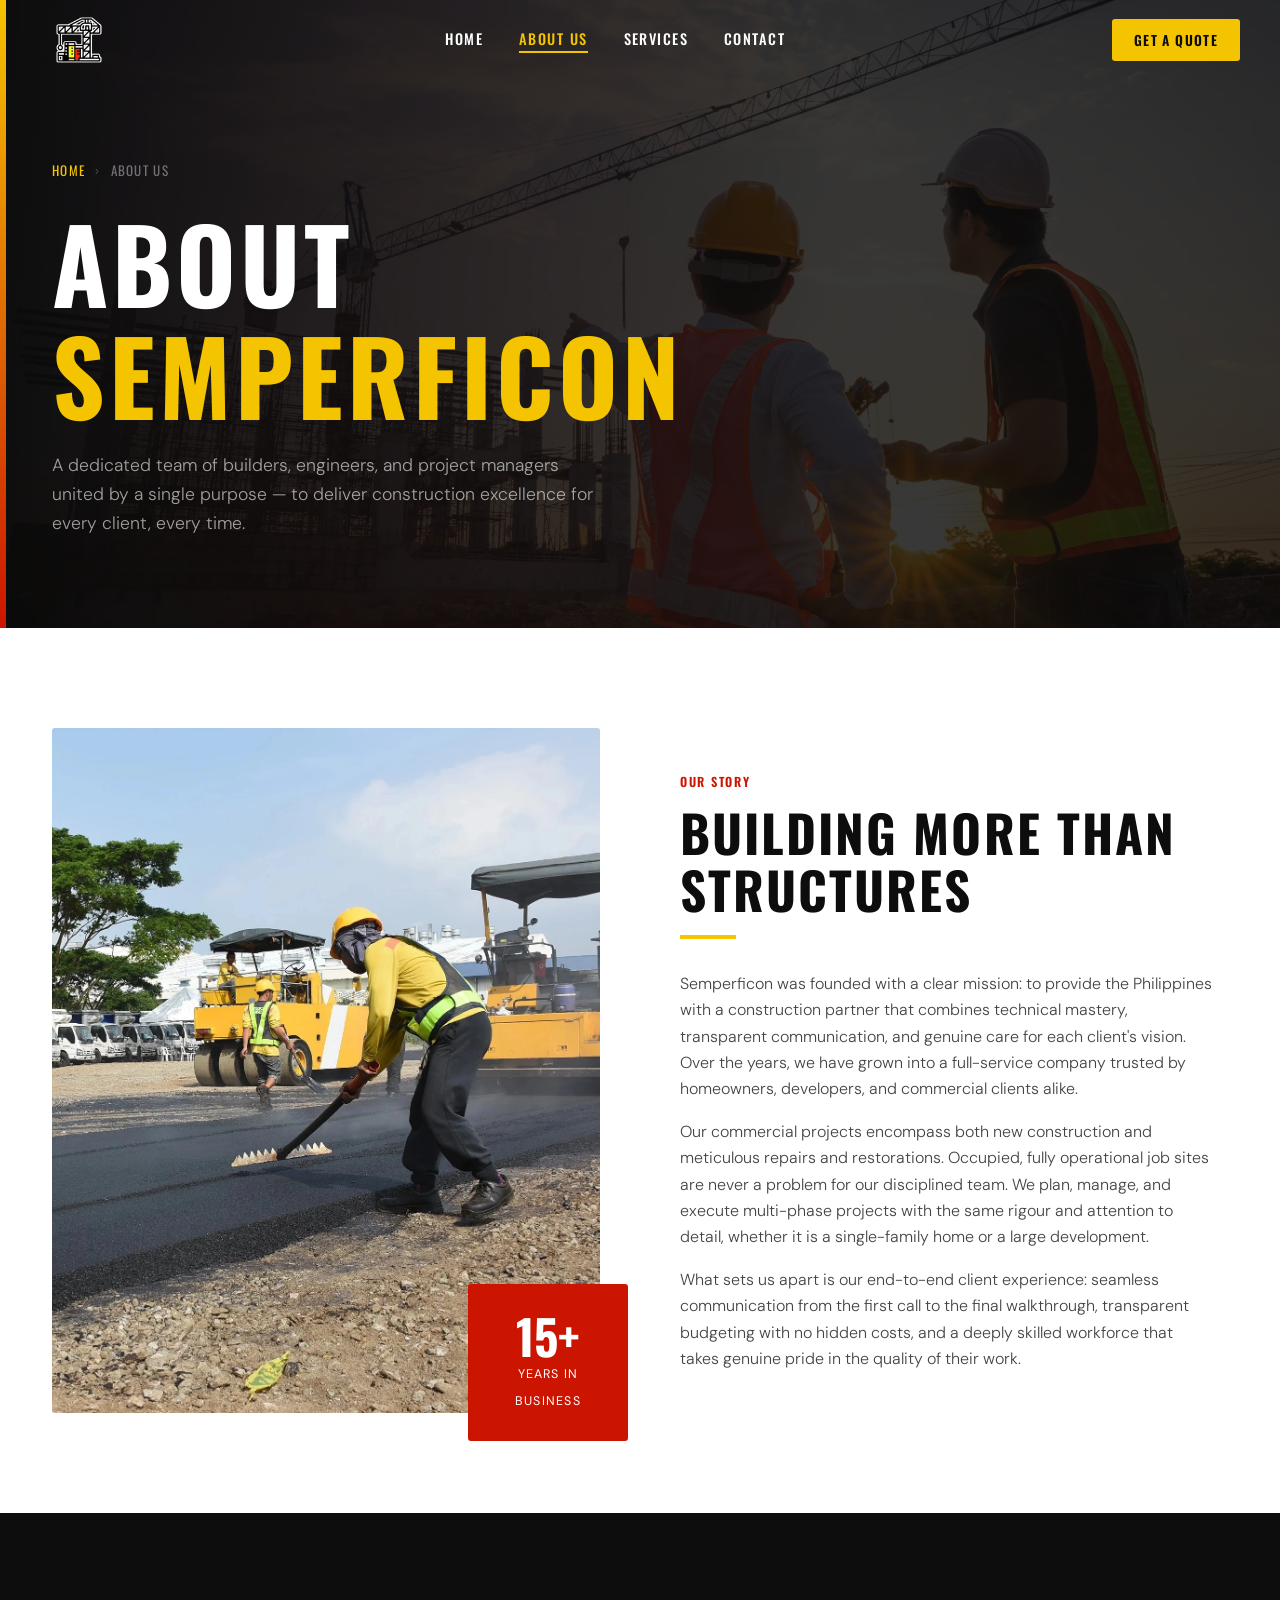
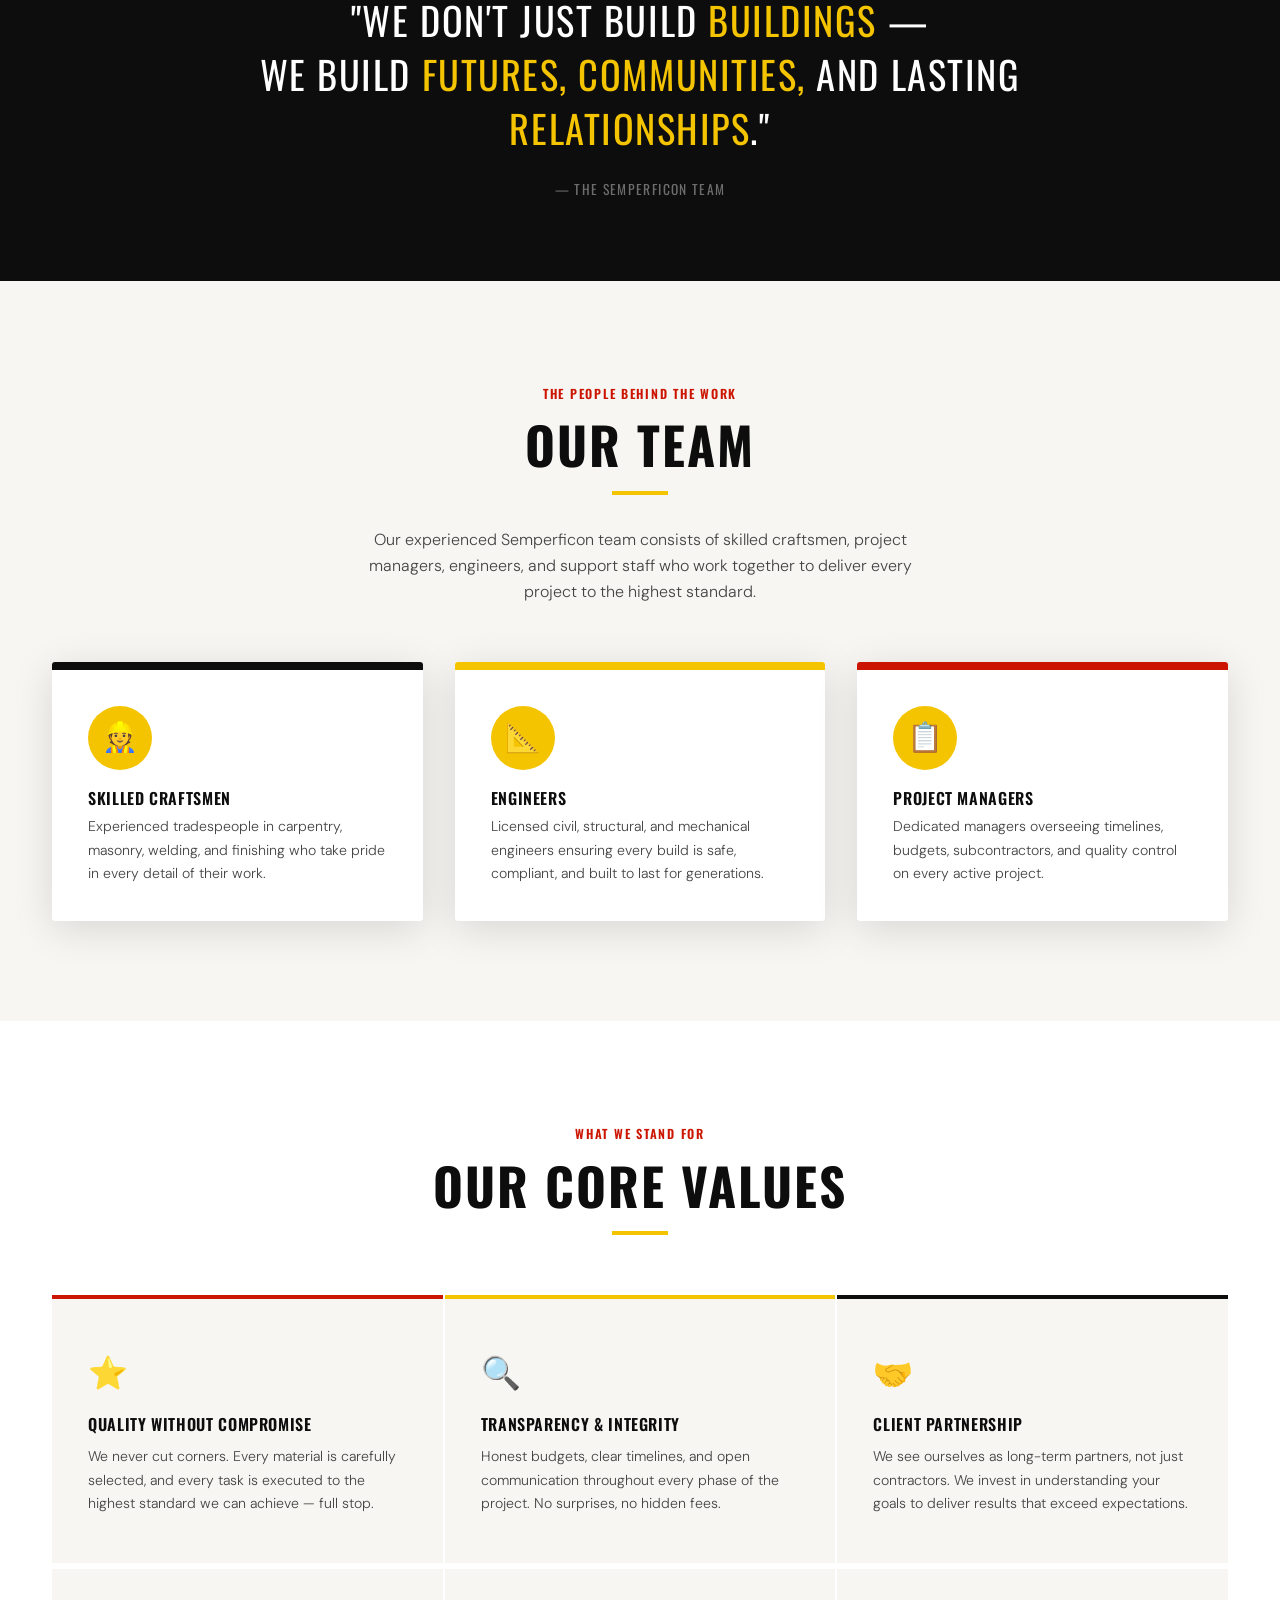
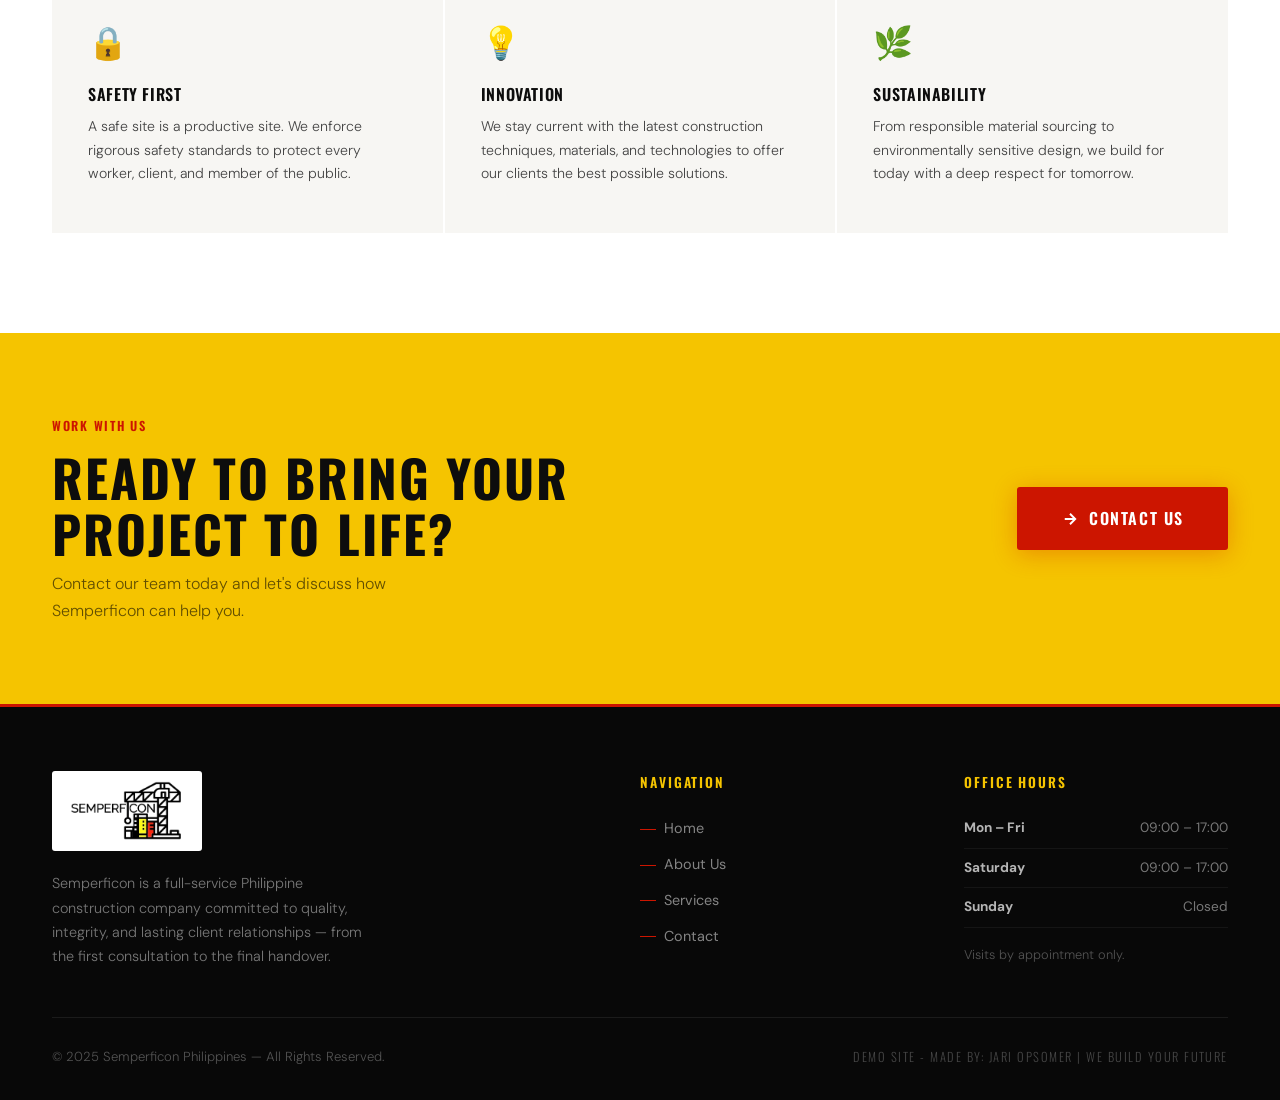
==== about.html @ f9b581bf "update" ====
<!DOCTYPE html>
<html lang="en">
<head>
  <meta charset="UTF-8" />
  <meta name="viewport" content="width=device-width, initial-scale=1.0" />
  <title>About Us — Semperficon Philippines</title>
  <meta name="description" content="Learn about Semperficon — our story, our team, our values, and our commitment to construction excellence in the Philippines." />
    <link rel="icon" type="image/x-icon" href="assets/logo-small-black.png">
    <link rel="stylesheet" href="css/style.css" />
</head>
<body>

  <!-- ═══════════════════════════════════════════════════════
       NAVIGATION
  ════════════════════════════════════════════════════════ -->
  <nav class="nav scrolled" id="nav">
    <div class="nav__inner">
      <a href="index.html" class="nav__logo-wrap" aria-label="Semperficon Home">
        <img src="assets/logo.png" alt="Semperficon Logo" class="nav__logo" />
      </a>
      <ul class="nav__links">
        <li><a href="index.html"    class="nav__link">Home</a></li>
        <li><a href="about.html"    class="nav__link active">About Us</a></li>
        <li><a href="services.html" class="nav__link">Services</a></li>
        <li><a href="contact.html"  class="nav__link">Contact</a></li>
      </ul>
      <a href="contact.html" class="nav__cta">Get a Quote</a>
      <button class="nav__hamburger" aria-label="Toggle menu">
        <span></span><span></span><span></span>
      </button>
    </div>
  </nav>

  <div class="nav__mobile">
    <a href="index.html"    class="nav__link">Home</a>
    <a href="about.html"    class="nav__link active">About Us</a>
    <a href="services.html" class="nav__link">Services</a>
    <a href="contact.html"  class="nav__link">Contact</a>
    <a href="contact.html"  class="nav__cta">Get a Quote</a>
  </div>

  <!-- ═══════════════════════════════════════════════════════
       PAGE HERO
  ════════════════════════════════════════════════════════ -->
  <section class="page-hero">
    <div class="page-hero__bg" style="background-image: url('assets/about-us.webp?w=1400&q=80');"></div>
    <div class="page-hero__accent"></div>
    <div class="container page-hero__content">
      <nav class="breadcrumb" aria-label="Breadcrumb">
        <a href="index.html">Home</a>
        <span class="breadcrumb__sep">›</span>
        <span>About Us</span>
      </nav>
      <h1>About<br /><span style="color:var(--yellow);">Semperficon</span></h1>
      <p>A dedicated team of builders, engineers, and project managers united by a single purpose — to deliver construction excellence for every client, every time.</p>
    </div>
  </section>

  <!-- ═══════════════════════════════════════════════════════
       MISSION & STORY
  ════════════════════════════════════════════════════════ -->
  <section class="section">
    <div class="container">
      <div class="about-intro">
        <div class="about-intro__img-wrap fade-up">
          <img
            src="assets/our-story.webp?w=700&q=80"
            alt="Semperficon team at work"
            class="about-intro__img"
          />
          <div class="about-intro__badge">
            <strong>15+</strong>
            <span>Years in Business</span>
          </div>
        </div>
        <div class="about-intro__content fade-up fade-up-delay-2">
          <span class="label">Our Story</span>
          <h2>Building More Than Structures</h2>
          <div class="divider"></div>
          <p>
            Semperficon was founded with a clear mission: to provide the Philippines with a
            construction partner that combines technical mastery, transparent communication,
            and genuine care for each client's vision. Over the years, we have grown into a
            full-service company trusted by homeowners, developers, and commercial clients alike.
          </p>
          <p style="margin-top:16px;">
            Our commercial projects encompass both new construction and meticulous
            repairs and restorations. Occupied, fully operational job sites are never a problem
            for our disciplined team. We plan, manage, and execute multi-phase projects with
            the same rigour and attention to detail, whether it is a single-family home or a
            large development.
          </p>
          <p style="margin-top:16px;">
            What sets us apart is our end-to-end client experience: seamless communication
            from the first call to the final walkthrough, transparent budgeting with no hidden
            costs, and a deeply skilled workforce that takes genuine pride in the quality of
            their work.
          </p>
        </div>
      </div>
    </div>
  </section>

  <!-- ═══════════════════════════════════════════════════════
       QUOTE
  ════════════════════════════════════════════════════════ -->
  <section class="team-quote">
    <div class="container">
      <blockquote class="fade-up">
        <p>
          "We don't just build <em>buildings</em> —<br />
          we build <em>futures, communities,</em> and lasting <em>relationships</em>."
        </p>
        <cite>— The Semperficon Team</cite>
      </blockquote>
    </div>
  </section>

  <!-- ═══════════════════════════════════════════════════════
       OUR TEAM
  ════════════════════════════════════════════════════════ -->
  <section class="section bg-off">
    <div class="container">
      <div class="text-center fade-up" style="margin-bottom:56px;">
        <span class="label">The People Behind the Work</span>
        <h2>Our Team</h2>
        <div class="divider divider--center"></div>
        <p style="max-width:580px; margin:0 auto;">
          Our experienced Semperficon team consists of skilled craftsmen, project managers,
          engineers, and support staff who work together to deliver every project to the
          highest standard.
        </p>
      </div>

      <div style="display:grid; grid-template-columns: repeat(auto-fit, minmax(280px, 1fr)); gap:32px;">

        <div class="fade-up fade-up-delay-1" style="background:var(--white); border-radius:var(--radius); overflow:hidden; box-shadow:var(--shadow);">
          <div style="background:var(--black); height:8px;"></div>
          <div style="padding:36px;">
            <div style="width:64px;height:64px;border-radius:50%;background:var(--yellow);display:flex;align-items:center;justify-content:center;font-size:1.8rem;margin-bottom:20px;">👷</div>
            <h4 style="font-size:1rem;margin-bottom:8px;">Skilled Craftsmen</h4>
            <p style="font-size:0.88rem;">Experienced tradespeople in carpentry, masonry, welding, and finishing who take pride in every detail of their work.</p>
          </div>
        </div>

        <div class="fade-up fade-up-delay-2" style="background:var(--white); border-radius:var(--radius); overflow:hidden; box-shadow:var(--shadow);">
          <div style="background:var(--yellow); height:8px;"></div>
          <div style="padding:36px;">
            <div style="width:64px;height:64px;border-radius:50%;background:var(--yellow);display:flex;align-items:center;justify-content:center;font-size:1.8rem;margin-bottom:20px;">📐</div>
            <h4 style="font-size:1rem;margin-bottom:8px;">Engineers</h4>
            <p style="font-size:0.88rem;">Licensed civil, structural, and mechanical engineers ensuring every build is safe, compliant, and built to last for generations.</p>
          </div>
        </div>

        <div class="fade-up fade-up-delay-3" style="background:var(--white); border-radius:var(--radius); overflow:hidden; box-shadow:var(--shadow);">
          <div style="background:var(--red); height:8px;"></div>
          <div style="padding:36px;">
            <div style="width:64px;height:64px;border-radius:50%;background:var(--yellow);display:flex;align-items:center;justify-content:center;font-size:1.8rem;margin-bottom:20px;">📋</div>
            <h4 style="font-size:1rem;margin-bottom:8px;">Project Managers</h4>
            <p style="font-size:0.88rem;">Dedicated managers overseeing timelines, budgets, subcontractors, and quality control on every active project.</p>
          </div>
        </div>

<!--        <div class="fade-up fade-up-delay-4" style="background:var(&#45;&#45;white); border-radius:var(&#45;&#45;radius); overflow:hidden; box-shadow:var(&#45;&#45;shadow);">-->
<!--          <div style="background:var(&#45;&#45;black); height:8px;"></div>-->
<!--          <div style="padding:36px;">-->
<!--            <div style="width:64px;height:64px;border-radius:50%;background:var(&#45;&#45;yellow);display:flex;align-items:center;justify-content:center;font-size:1.8rem;margin-bottom:20px;">🤝</div>-->
<!--            <h4 style="font-size:1rem;margin-bottom:8px;">Support Staff</h4>-->
<!--            <p style="font-size:0.88rem;">A responsive administrative and client-relations team ensuring your questions are answered and your experience is smooth from start to finish.</p>-->
<!--          </div>-->
<!--        </div>-->

      </div>
    </div>
  </section>

  <!-- ═══════════════════════════════════════════════════════
       VALUES
  ════════════════════════════════════════════════════════ -->
  <section class="section">
    <div class="container">
      <div class="text-center fade-up" style="margin-bottom:0;">
        <span class="label">What We Stand For</span>
        <h2>Our Core Values</h2>
        <div class="divider divider--center"></div>
      </div>
      <div class="values-grid">
        <div class="value-card value-card--red fade-up fade-up-delay-1">
          <div class="value-card__icon">⭐</div>
          <h4>Quality Without Compromise</h4>
          <p>We never cut corners. Every material is carefully selected, and every task is executed to the highest standard we can achieve — full stop.</p>
        </div>
        <div class="value-card fade-up fade-up-delay-2" style="border-top-color:var(--yellow);">
          <div class="value-card__icon">🔍</div>
          <h4>Transparency & Integrity</h4>
          <p>Honest budgets, clear timelines, and open communication throughout every phase of the project. No surprises, no hidden fees.</p>
        </div>
        <div class="value-card fade-up fade-up-delay-3" style="border-top-color:var(--black);">
          <div class="value-card__icon">🤝</div>
          <h4>Client Partnership</h4>
          <p>We see ourselves as long-term partners, not just contractors. We invest in understanding your goals to deliver results that exceed expectations.</p>
        </div>
        <div class="value-card fade-up fade-up-delay-1" style="border-top-color:var(--white);">
          <div class="value-card__icon">🔒</div>
          <h4>Safety First</h4>
          <p>A safe site is a productive site. We enforce rigorous safety standards to protect every worker, client, and member of the public.</p>
        </div>
        <div class="value-card fade-up fade-up-delay-2" style="border-top-color:var(--white);">
          <div class="value-card__icon">💡</div>
          <h4>Innovation</h4>
          <p>We stay current with the latest construction techniques, materials, and technologies to offer our clients the best possible solutions.</p>
        </div>
        <div class="value-card fade-up fade-up-delay-3" style="border-top-color:var(--white);">
          <div class="value-card__icon">🌿</div>
          <h4>Sustainability</h4>
          <p>From responsible material sourcing to environmentally sensitive design, we build for today with a deep respect for tomorrow.</p>
        </div>
      </div>
    </div>
  </section>

  <!-- ═══════════════════════════════════════════════════════
       CTA
  ════════════════════════════════════════════════════════ -->
  <section class="cta-banner">
    <div class="container cta-banner__inner">
      <div class="fade-up">
        <span class="label" style="color:var(--red);">Work With Us</span>
        <h2>Ready to Bring Your<br />Project to Life?</h2>
        <p>Contact our team today and let's discuss how Semperficon can help you.</p>
      </div>
      <div class="fade-up fade-up-delay-2">
        <a href="contact.html" class="btn btn--red" style="font-size:1rem; padding:18px 44px;">
          <svg width="18" height="18" viewBox="0 0 24 24" fill="none" stroke="currentColor" stroke-width="2.5"><path d="M5 12h14M12 5l7 7-7 7"/></svg>
          Contact Us
        </a>
      </div>
    </div>
  </section>

  <!-- ═══════════════════════════════════════════════════════
       FOOTER
  ════════════════════════════════════════════════════════ -->
  <footer class="footer">
    <div class="container">
      <div class="footer__main">
        <div>
          <div class="footer__logo-wrap">
            <img src="assets/logo-big-white.png" alt="Semperficon" class="footer__logo" />
          </div>
          <p class="footer__desc">
            Semperficon is a full-service Philippine construction company committed to quality,
            integrity, and lasting client relationships — from the first consultation to the
            final handover.
          </p>
        </div>
        <div>
          <div class="footer__heading">Navigation</div>
          <ul class="footer__links">
            <li><a href="index.html">Home</a></li>
            <li><a href="about.html">About Us</a></li>
            <li><a href="services.html">Services</a></li>
            <li><a href="contact.html">Contact</a></li>
          </ul>
        </div>
        <div>
          <div class="footer__heading">Office Hours</div>
          <div class="footer__hours">
            <div class="footer__hour-row"><strong>Mon – Fri</strong><span>09:00 – 17:00</span></div>
            <div class="footer__hour-row"><strong>Saturday</strong><span>09:00 – 17:00</span></div>
            <div class="footer__hour-row"><strong>Sunday</strong><span class="closed">Closed</span></div>
          </div>
          <p style="margin-top:16px; font-size:0.8rem; color:rgba(255,255,255,.3);">Visits by appointment only.</p>
        </div>
      </div>
      <div class="footer__bottom">
        <p class="footer__copy">© 2025 Semperficon Philippines — All Rights Reserved.</p>
        <p class="footer__tagline">Demo Site - Made By: Jari Opsomer | We Build Your Future</p>
      </div>
    </div>
  </footer>

  <script src="js/script.js"></script>
</body>
</html>
---- css/style.css ----
/* ============================================================
   SEMPERFICON v4 — Global Stylesheet
   Color palette: Black · Yellow · Red
   ============================================================ */

@import url('https://fonts.googleapis.com/css2?family=Oswald:wght@400;500;600;700&family=DM+Sans:ital,wght@0,300;0,400;0,500;0,600;1,400&display=swap');

/* ── CSS Variables ─────────────────────────────────────────── */
:root {
  --black:      #0d0d0d;
  --black-soft: #1a1a1a;
  --yellow:     #f5c400;
  --yellow-dk:  #d4a800;
  --red:        #cc1500;
  --red-dk:     #aa1100;
  --white:      #ffffff;
  --off-white:  #f7f6f3;
  --gray-lt:    #ebebeb;
  --gray:       #888888;
  --gray-dk:    #444444;

  --font-head: 'Oswald', sans-serif;
  --font-body: 'DM Sans', sans-serif;

  --nav-h: 80px;
  --radius: 3px;
  --transition: 0.28s ease;
  --shadow: 0 8px 40px rgba(0,0,0,.13);
  --shadow-lg: 0 20px 60px rgba(0,0,0,.18);
}

/* ── Reset & Base ──────────────────────────────────────────── */
*, *::before, *::after { box-sizing: border-box; margin: 0; padding: 0; }
html { scroll-behavior: smooth; font-size: 16px; }
body {
  font-family: var(--font-body);
  color: var(--black);
  background: var(--white);
  line-height: 1.65;
  overflow-x: hidden;
}
img { display: block; max-width: 100%; }
a { color: inherit; text-decoration: none; }
ul { list-style: none; }
button { cursor: pointer; border: none; background: none; font-family: inherit; }

/* ── Typography ────────────────────────────────────────────── */
h1, h2, h3, h4, h5 {
  font-family: var(--font-head);
  text-transform: uppercase;
  letter-spacing: 0.04em;
  line-height: 1.1;
}
h1 { font-size: clamp(3rem, 8vw, 7rem); font-weight: 700; }
h2 { font-size: clamp(2rem, 4vw, 3.2rem); font-weight: 700; }
h3 { font-size: clamp(1.4rem, 2.5vw, 2rem); font-weight: 600; }
h4 { font-size: 1.15rem; font-weight: 600; }
p  { font-size: 1rem; font-weight: 300; color: var(--gray-dk); }

/* ── Utility ───────────────────────────────────────────────── */
.container {
  width: 100%;
  max-width: 1240px;
  margin: 0 auto;
  padding: 0 32px;
}
.section { padding: 100px 0; }
.section--sm { padding: 60px 0; }
.section--lg { padding: 140px 0; }
.bg-black   { background: var(--black); }
.bg-yellow  { background: var(--yellow); }
.bg-off     { background: var(--off-white); }
.text-white { color: var(--white) !important; }
.text-yellow{ color: var(--yellow) !important; }
.text-red   { color: var(--red) !important; }
.text-center{ text-align: center; }
.label {
  display: inline-block;
  font-family: var(--font-head);
  font-size: 0.78rem;
  font-weight: 600;
  letter-spacing: 0.14em;
  text-transform: uppercase;
  color: var(--red);
  margin-bottom: 12px;
}
.label--yellow { color: var(--yellow); }
.label--white  { color: rgba(255,255,255,.55); }
.divider {
  width: 56px;
  height: 4px;
  background: var(--yellow);
  display: block;
  margin: 18px 0 32px;
}
.divider--red   { background: var(--red); }
.divider--white { background: rgba(255,255,255,.35); }
.divider--center { margin-left: auto; margin-right: auto; }

/* ── Buttons ───────────────────────────────────────────────── */
.btn {
  display: inline-flex;
  align-items: center;
  gap: 10px;
  font-family: var(--font-head);
  font-size: 0.95rem;
  font-weight: 600;
  letter-spacing: 0.1em;
  text-transform: uppercase;
  padding: 14px 34px;
  border-radius: var(--radius);
  transition: transform var(--transition), box-shadow var(--transition), background var(--transition), color var(--transition);
}
.btn:hover { transform: translateY(-2px); }
.btn--yellow {
  background: var(--yellow);
  color: var(--black);
  box-shadow: 0 4px 24px rgba(245,196,0,.35);
}
.btn--yellow:hover {
  background: var(--yellow-dk);
  box-shadow: 0 8px 32px rgba(245,196,0,.5);
}
.btn--red {
  background: var(--red);
  color: var(--white);
  box-shadow: 0 4px 24px rgba(204,21,0,.3);
}
.btn--red:hover {
  background: var(--red-dk);
  box-shadow: 0 8px 32px rgba(204,21,0,.45);
}
.btn--outline {
  background: transparent;
  color: var(--white);
  border: 2px solid rgba(255,255,255,.5);
}
.btn--outline:hover {
  border-color: var(--yellow);
  color: var(--yellow);
}
.btn--outline-dark {
  background: transparent;
  color: var(--black);
  border: 2px solid var(--black);
}
.btn--outline-dark:hover {
  background: var(--black);
  color: var(--white);
}
.btn svg { flex-shrink: 0; }

/* ── Navigation ────────────────────────────────────────────── */
.nav {
  position: fixed;
  top: 0; left: 0; right: 0;
  z-index: 1000;
  height: var(--nav-h);
  transition: background var(--transition), box-shadow var(--transition), height var(--transition);
}
.nav.scrolled {
  background: var(--white);
  box-shadow: 0 2px 24px rgba(0,0,0,.1);
  height: 68px;
}
/*.nav.scrolled .nav__logo-wrap { background: var(--white); }*/

.nav__inner {
  display: flex;
  align-items: center;
  justify-content: space-between;
  height: 100%;
  padding: 0 40px;
}
.nav__logo-wrap {
  /*background: var(--white);*/
  padding: 8px 16px;
  border-radius: var(--radius);
  display: flex;
  align-items: center;
  transition: background var(--transition);
}
.nav__logo {
  height: 46px;
  width: auto;
}
.nav__links {
  display: flex;
  align-items: center;
  gap: 36px;
}
.nav__link {
  font-family: var(--font-head);
  font-size: 0.9rem;
  font-weight: 500;
  letter-spacing: 0.1em;
  text-transform: uppercase;
  color: var(--white);
  position: relative;
  transition: color var(--transition);
}
.nav__link::after {
  content: '';
  position: absolute;
  bottom: -4px; left: 0;
  width: 0; height: 2px;
  background: var(--yellow);
  transition: width var(--transition);
}
.nav__link:hover, .nav__link.active { color: var(--yellow); }
.nav__link:hover::after, .nav__link.active::after { width: 100%; }
.nav.scrolled .nav__link { color: var(--black); }
.nav.scrolled .nav__link:hover,
.nav.scrolled .nav__link.active { color: var(--red); }
.nav.scrolled .nav__link::after { background: var(--red); }

.nav__cta {
  font-family: var(--font-head);
  font-size: 0.85rem;
  font-weight: 600;
  letter-spacing: 0.1em;
  text-transform: uppercase;
  background: var(--yellow);
  color: var(--black);
  padding: 10px 22px;
  border-radius: var(--radius);
  transition: background var(--transition), transform var(--transition);
}
.nav__cta:hover { background: var(--yellow-dk); transform: translateY(-1px); }
.nav.scrolled .nav__cta { background: var(--red); color: var(--white); }
.nav.scrolled .nav__cta:hover { background: var(--red-dk); }

/* Hamburger */
.nav__hamburger {
  display: none;
  flex-direction: column;
  gap: 5px;
  padding: 6px;
  cursor: pointer;
}
.nav__hamburger span {
  display: block;
  width: 26px; height: 2px;
  background: var(--white);
  border-radius: 2px;
  transition: transform var(--transition), opacity var(--transition), background var(--transition);
}
.nav.scrolled .nav__hamburger span { background: var(--black); }
.nav__hamburger.open span:nth-child(1) { transform: translateY(7px) rotate(45deg); }
.nav__hamburger.open span:nth-child(2) { opacity: 0; }
.nav__hamburger.open span:nth-child(3) { transform: translateY(-7px) rotate(-45deg); }

/* Mobile menu */
.nav__mobile {
  display: none;
  position: fixed;
  top: var(--nav-h);
  left: 0; right: 0;
  background: var(--black);
  padding: 32px 40px;
  flex-direction: column;
  gap: 24px;
  border-top: 3px solid var(--yellow);
  box-shadow: 0 20px 40px rgba(0,0,0,.4);
}
.nav__mobile.open { display: flex; }
.nav__mobile .nav__link { color: var(--white); font-size: 1.1rem; }
.nav__mobile .nav__link::after { background: var(--yellow); }
.nav__mobile .nav__cta {
  background: var(--yellow);
  color: var(--black);
  text-align: center;
  padding: 14px;
}

/* ── Hero ──────────────────────────────────────────────────── */
.hero {
  position: relative;
  min-height: 100vh;
  display: flex;
  align-items: center;
  overflow: hidden;
  background: var(--black);
}
.hero__bg {
  position: absolute;
  inset: 0;
  background-image:
    linear-gradient(to right, rgba(13,13,13,.88) 40%, rgba(13,13,13,.55) 75%, rgba(13,13,13,.3) 100%),
    url('../assets/we-build-your-future.webp?w=1600&q=80');
  background-size: cover;
  background-position: center;
  transform: scale(1.05);
  animation: zoomBg 18s ease-in-out infinite alternate;
}
@keyframes zoomBg {
  from { transform: scale(1.05); }
  to   { transform: scale(1.0); }
}
.hero__accent {
  position: absolute;
  left: 0; top: 0; bottom: 0;
  width: 6px;
  background: linear-gradient(to bottom, var(--yellow) 0%, var(--red) 100%);
}
.hero__content {
  position: relative;
  z-index: 2;
  padding-top: var(--nav-h);
}
.hero__eyebrow {
  font-family: var(--font-head);
  font-size: 0.9rem;
  font-weight: 500;
  letter-spacing: 0.22em;
  text-transform: uppercase;
  color: var(--yellow);
  display: flex;
  align-items: center;
  gap: 14px;
  margin-bottom: 24px;
  opacity: 0;
  animation: fadeUp 0.7s 0.3s ease forwards;
}
.hero__eyebrow::before {
  content: '';
  display: inline-block;
  width: 36px; height: 2px;
  background: var(--yellow);
}
.hero h1 {
  color: var(--white);
  max-width: 780px;
  opacity: 0;
  animation: fadeUp 0.7s 0.5s ease forwards;
}
.hero h1 em {
  font-style: normal;
  color: var(--yellow);
}
.hero__sub {
  margin: 28px 0 48px;
  max-width: 520px;
  font-size: 1.1rem;
  font-weight: 300;
  color: rgba(255,255,255,.75);
  opacity: 0;
  animation: fadeUp 0.7s 0.7s ease forwards;
}
.hero__actions {
  display: flex;
  gap: 16px;
  flex-wrap: wrap;
  opacity: 0;
  animation: fadeUp 0.7s 0.9s ease forwards;
}
.hero__scroll {
  position: absolute;
  bottom: 40px; left: 50%;
  transform: translateX(-50%);
  display: flex;
  flex-direction: column;
  align-items: center;
  gap: 8px;
  color: rgba(255,255,255,.45);
  font-family: var(--font-head);
  font-size: 0.7rem;
  letter-spacing: 0.15em;
  text-transform: uppercase;
  animation: bounce 2s ease-in-out infinite;
  z-index: 2;
}
.hero__scroll-line {
  width: 1px; height: 48px;
  background: linear-gradient(to bottom, rgba(255,255,255,.4), transparent);
}
@keyframes bounce {
  0%, 100% { transform: translateX(-50%) translateY(0); }
  50% { transform: translateX(-50%) translateY(8px); }
}

/* ── Stats Bar ─────────────────────────────────────────────── */
.stats {
  background: var(--yellow);
  padding: 0;
}
.stats__inner {
  display: grid;
  grid-template-columns: repeat(4, 1fr);
}
.stats__item {
  padding: 36px 32px;
  border-right: 1px solid rgba(0,0,0,.1);
  display: flex;
  flex-direction: column;
  gap: 4px;
  transition: background var(--transition);
}
.stats__item:last-child { border-right: none; }
.stats__item:hover { background: var(--yellow-dk); }
.stats__num {
  font-family: var(--font-head);
  font-size: 2.8rem;
  font-weight: 700;
  color: var(--black);
  line-height: 1;
}
.stats__num span { font-size: 1.8rem; }
.stats__label {
  font-size: 0.85rem;
  font-weight: 500;
  color: rgba(0,0,0,.65);
  text-transform: uppercase;
  letter-spacing: 0.08em;
}

/* ── About Section ─────────────────────────────────────────── */
.about-intro {
  display: grid;
  grid-template-columns: 1fr 1fr;
  gap: 80px;
  align-items: center;
}
.about-intro__img-wrap {
  position: relative;
}
.about-intro__img {
  width: 100%;
  aspect-ratio: 4/5;
  object-fit: cover;
  border-radius: var(--radius);
}
.about-intro__badge {
  position: absolute;
  bottom: -28px; right: -28px;
  background: var(--red);
  color: var(--white);
  padding: 28px;
  text-align: center;
  border-radius: var(--radius);
  width: 160px;
}
.about-intro__badge strong {
  display: block;
  font-family: var(--font-head);
  font-size: 3rem;
  font-weight: 700;
  line-height: 1;
}
.about-intro__badge span {
  font-size: 0.78rem;
  text-transform: uppercase;
  letter-spacing: 0.1em;
}
.about-intro__content { padding-right: 16px; }
.about-intro__list {
  margin-top: 28px;
  display: flex;
  flex-direction: column;
  gap: 12px;
}
.about-intro__list li {
  display: flex;
  align-items: flex-start;
  gap: 14px;
  font-size: 0.95rem;
  color: var(--gray-dk);
}
.about-intro__list li::before {
  content: '';
  flex-shrink: 0;
  width: 10px; height: 10px;
  background: var(--yellow);
  border-radius: 50%;
  margin-top: 6px;
}

/* ── Services ──────────────────────────────────────────────── */
.services-grid {
  display: grid;
  grid-template-columns: repeat(3, 1fr);
  gap: 2px;
  margin-top: 60px;
}
.service-card {
  background: var(--black-soft);
  padding: 48px 36px;
  position: relative;
  overflow: hidden;
  transition: background var(--transition);
  cursor: pointer;
}
.service-card::before {
  content: '';
  position: absolute;
  bottom: 0; left: 0;
  width: 100%; height: 3px;
  background: var(--yellow);
  transform: scaleX(0);
  transform-origin: left;
  transition: transform var(--transition);
}
.service-card:hover { background: #222; }
.service-card:hover::before { transform: scaleX(1); }
.service-card__icon {
  font-size: 2.4rem;
  margin-bottom: 20px;
  display: block;
}
.service-card__num {
  position: absolute;
  top: 20px; right: 24px;
  font-family: var(--font-head);
  font-size: 5rem;
  font-weight: 700;
  color: rgba(255,255,255,.04);
  line-height: 1;
  user-select: none;
}
.service-card h4 {
  color: var(--white);
  font-size: 1.1rem;
  font-family: var(--font-head);
  letter-spacing: 0.06em;
  text-transform: uppercase;
  margin-bottom: 14px;
}
.service-card p {
  color: rgba(255,255,255,.55);
  font-size: 0.9rem;
  line-height: 1.7;
}
.service-card__arrow {
  margin-top: 28px;
  display: inline-flex;
  align-items: center;
  gap: 8px;
  font-family: var(--font-head);
  font-size: 0.8rem;
  letter-spacing: 0.12em;
  text-transform: uppercase;
  color: var(--yellow);
  opacity: 0;
  transform: translateY(6px);
  transition: opacity var(--transition), transform var(--transition);
}
.service-card:hover .service-card__arrow { opacity: 1; transform: translateY(0); }

/* ── Why Choose Us ─────────────────────────────────────────── */
.why {
  position: relative;
  overflow: hidden;
}
.why__bg {
  position: absolute;
  inset: 0;
  background-image:
    linear-gradient(rgba(13,13,13,.91), rgba(13,13,13,.91)),
    url('../assets/semperficon-difference.webp?w=1400&q=80');
  background-size: cover;
  background-position: center;
  background-attachment: fixed;
}
.why__inner { position: relative; z-index: 1; }
.why__grid {
  display: grid;
  grid-template-columns: repeat(2, 1fr);
  gap: 2px;
  margin-top: 60px;
}
.why__item {
  background: rgba(255,255,255,.04);
  padding: 44px 40px;
  display: flex;
  gap: 24px;
  border: 1px solid rgba(255,255,255,.06);
  transition: background var(--transition), border-color var(--transition);
}
.why__item:hover {
  background: rgba(245,196,0,.07);
  border-color: rgba(245,196,0,.2);
}
.why__icon {
  flex-shrink: 0;
  width: 52px; height: 52px;
  background: var(--yellow);
  border-radius: var(--radius);
  display: flex;
  align-items: center;
  justify-content: center;
  font-size: 1.5rem;
}
.why__text h4 {
  color: var(--white);
  font-family: var(--font-head);
  font-size: 1rem;
  letter-spacing: 0.08em;
  text-transform: uppercase;
  margin-bottom: 10px;
}
.why__text p {
  color: rgba(255,255,255,.5);
  font-size: 0.9rem;
}

/* ── CTA Banner ────────────────────────────────────────────── */
.cta-banner {
  background: var(--yellow);
  padding: 80px 0;
}
.cta-banner__inner {
  display: flex;
  align-items: center;
  justify-content: space-between;
  gap: 40px;
}
.cta-banner h2 { color: var(--black); }
.cta-banner p { color: rgba(0,0,0,.6); max-width: 420px; margin-top: 10px; }

/* ── Contact Strip ─────────────────────────────────────────── */
.contact-strip {
  background: var(--black);
  padding: 60px 0;
}
.contact-strip__grid {
  display: grid;
  grid-template-columns: repeat(3, 1fr);
  gap: 40px;
}
.contact-strip__item {
  display: flex;
  align-items: flex-start;
  gap: 20px;
}
.contact-strip__icon {
  flex-shrink: 0;
  width: 48px; height: 48px;
  border: 2px solid var(--yellow);
  border-radius: var(--radius);
  display: flex;
  align-items: center;
  justify-content: center;
  font-size: 1.2rem;
  color: var(--yellow);
}
.contact-strip__label {
  font-family: var(--font-head);
  font-size: 0.75rem;
  letter-spacing: 0.14em;
  text-transform: uppercase;
  color: var(--gray);
  margin-bottom: 4px;
}
.contact-strip__value {
  color: var(--white);
  font-size: 0.95rem;
  font-weight: 400;
}

/* ── Footer ────────────────────────────────────────────────── */
.footer {
  background: #080808;
  padding: 64px 0 32px;
  border-top: 3px solid var(--red);
}
.footer__main {
  display: grid;
  grid-template-columns: 2fr 1fr 1fr;
  gap: 60px;
  padding-bottom: 48px;
  border-bottom: 1px solid rgba(255,255,255,.08);
}
.footer__logo-wrap {
  background: var(--white);
  padding: 10px 18px;
  border-radius: var(--radius);
  display: inline-flex;
  margin-bottom: 20px;
}
.footer__logo { height: 60px; width: auto; }
.footer__desc {
  color: rgba(255,255,255,.45);
  font-size: 0.9rem;
  max-width: 320px;
  line-height: 1.7;
}
.footer__heading {
  font-family: var(--font-head);
  font-size: 0.85rem;
  font-weight: 600;
  letter-spacing: 0.14em;
  text-transform: uppercase;
  color: var(--yellow);
  margin-bottom: 24px;
}
.footer__links { display: flex; flex-direction: column; gap: 12px; }
.footer__links a {
  color: rgba(255,255,255,.5);
  font-size: 0.9rem;
  transition: color var(--transition);
  display: flex;
  align-items: center;
  gap: 8px;
}
.footer__links a::before {
  content: '';
  width: 16px; height: 1px;
  background: var(--red);
  flex-shrink: 0;
  transition: width var(--transition);
}
.footer__links a:hover { color: var(--white); }
.footer__links a:hover::before { width: 24px; }
.footer__hours { display: flex; flex-direction: column; gap: 8px; }
.footer__hour-row {
  display: flex;
  justify-content: space-between;
  font-size: 0.85rem;
  color: rgba(255,255,255,.45);
  padding-bottom: 8px;
  border-bottom: 1px solid rgba(255,255,255,.05);
}
.footer__hour-row strong { color: rgba(255,255,255,.7); }
.footer__bottom {
  padding-top: 28px;
  display: flex;
  align-items: center;
  justify-content: space-between;
  gap: 20px;
}
.footer__copy {
  color: rgba(255,255,255,.3);
  font-size: 0.82rem;
}
.footer__tagline {
  font-family: var(--font-head);
  font-size: 0.78rem;
  letter-spacing: 0.12em;
  text-transform: uppercase;
  color: rgba(255,255,255,.25);
}

/* ── Page Hero (subpages) ──────────────────────────────────── */
.page-hero {
  background: var(--black);
  padding: 160px 0 90px;
  position: relative;
  overflow: hidden;
}
.page-hero__bg {
  position: absolute;
  inset: 0;
  background-size: cover;
  background-position: center;
  opacity: 0.18;
}
.page-hero__accent {
  position: absolute;
  left: 0; top: 0; bottom: 0;
  width: 6px;
  background: linear-gradient(to bottom, var(--yellow) 0%, var(--red) 100%);
}
.page-hero__content { position: relative; z-index: 1; }
.page-hero h1 { color: var(--white); }
.page-hero p {
  color: rgba(255,255,255,.6);
  max-width: 560px;
  margin-top: 20px;
  font-size: 1.1rem;
}
.breadcrumb {
  display: flex;
  align-items: center;
  gap: 10px;
  margin-bottom: 24px;
  font-size: 0.82rem;
  color: rgba(255,255,255,.4);
  font-family: var(--font-head);
  text-transform: uppercase;
  letter-spacing: 0.1em;
}
.breadcrumb a { color: var(--yellow); transition: color var(--transition); }
.breadcrumb a:hover { color: var(--white); }
.breadcrumb__sep { color: rgba(255,255,255,.2); }

/* ── Services Page ─────────────────────────────────────────── */
.services-list { display: flex; flex-direction: column; gap: 80px; }
.service-detail {
  display: grid;
  grid-template-columns: 1fr 1fr;
  gap: 70px;
  align-items: center;
}
.service-detail.reverse { direction: rtl; }
.service-detail.reverse > * { direction: ltr; }
.service-detail__img {
  width: 100%;
  aspect-ratio: 3/2;
  object-fit: cover;
  border-radius: var(--radius);
}
.service-detail__num {
  font-family: var(--font-head);
  font-size: 6rem;
  font-weight: 700;
  color: var(--gray-lt);
  line-height: 1;
  margin-bottom: -20px;
}
.service-detail h3 { margin-bottom: 16px; }
.service-detail p { font-size: 0.95rem; line-height: 1.8; }
.service-detail__tags {
  display: flex;
  flex-wrap: wrap;
  gap: 10px;
  margin-top: 24px;
}
.tag {
  background: var(--black);
  color: var(--white);
  font-family: var(--font-head);
  font-size: 0.75rem;
  letter-spacing: 0.1em;
  text-transform: uppercase;
  padding: 6px 14px;
  border-radius: var(--radius);
}

/* ── About Page ────────────────────────────────────────────── */
.values-grid {
  display: grid;
  grid-template-columns: repeat(3, 1fr);
  gap: 2px;
  margin-top: 60px;
}
.value-card {
  padding: 48px 36px;
  background: var(--off-white);
  border-top: 4px solid transparent;
  transition: border-color var(--transition), background var(--transition);
}
.value-card:hover { background: #f0efe9; border-color: var(--yellow); }
.value-card--red { border-top-color: var(--red); }
.value-card__icon { font-size: 2rem; margin-bottom: 16px; }
.value-card h4 {
  font-size: 1rem;
  margin-bottom: 12px;
  color: var(--black);
}
.value-card p { font-size: 0.88rem; }

.team-quote {
  background: var(--black);
  padding: 80px 0;
}
.team-quote blockquote {
  max-width: 800px;
  margin: 0 auto;
  text-align: center;
}
.team-quote blockquote p {
  font-family: var(--font-head);
  font-size: clamp(1.6rem, 3vw, 2.4rem);
  font-weight: 400;
  color: var(--white);
  line-height: 1.4;
  text-transform: uppercase;
  letter-spacing: 0.04em;
}
.team-quote blockquote p em {
  font-style: normal;
  color: var(--yellow);
}
.team-quote blockquote cite {
  display: block;
  margin-top: 24px;
  font-size: 0.85rem;
  font-style: normal;
  color: rgba(255,255,255,.4);
  letter-spacing: 0.1em;
  text-transform: uppercase;
  font-family: var(--font-head);
}

/* ── Contact Page ──────────────────────────────────────────── */
.contact-layout {
  display: grid;
  grid-template-columns: 1fr 1fr;
  gap: 80px;
  align-items: start;
}
.contact-info { display: flex; flex-direction: column; gap: 32px; }
.contact-info__item {
  display: flex;
  gap: 20px;
  padding: 28px;
  background: var(--off-white);
  border-left: 4px solid var(--yellow);
  border-radius: 0 var(--radius) var(--radius) 0;
}
.contact-info__icon {
  font-size: 1.6rem;
  flex-shrink: 0;
}
.contact-info__label {
  font-family: var(--font-head);
  font-size: 0.75rem;
  letter-spacing: 0.12em;
  text-transform: uppercase;
  color: var(--gray);
  margin-bottom: 4px;
}
.contact-info__val {
  font-size: 0.95rem;
  color: var(--black);
  font-weight: 400;
}
.contact-info__val a { color: var(--red); text-decoration: underline; }

.hours-table { width: 100%; border-collapse: collapse; margin-top: 8px; }
.hours-table td { padding: 8px 0; font-size: 0.9rem; border-bottom: 1px solid var(--gray-lt); }
.hours-table td:first-child { color: var(--gray-dk); font-weight: 500; }
.hours-table td:last-child { text-align: right; color: var(--black); }
.hours-table tr:last-child td { border-bottom: none; }
.hours-table .closed { color: var(--red); }

.contact-aside {
  position: sticky;
  top: calc(var(--nav-h) + 24px);
}
.contact-aside__map {
  width: 100%;
  height: 320px;
  background: var(--gray-lt);
  border-radius: var(--radius);
  overflow: hidden;
  margin-bottom: 28px;
}
.contact-aside__map iframe {
  width: 100%; height: 100%;
  border: none;
}
.contact-aside__note {
  background: var(--black);
  color: var(--white);
  padding: 28px;
  border-radius: var(--radius);
}
.contact-aside__note h4 {
  color: var(--yellow);
  font-size: 0.9rem;
  letter-spacing: 0.1em;
  margin-bottom: 12px;
}
.contact-aside__note p { color: rgba(255,255,255,.6); font-size: 0.88rem; }

/* ── Animations ────────────────────────────────────────────── */
@keyframes fadeUp {
  from { opacity: 0; transform: translateY(24px); }
  to   { opacity: 1; transform: translateY(0); }
}
.fade-up {
  opacity: 0;
  transform: translateY(30px);
  transition: opacity 0.65s ease, transform 0.65s ease;
}
.fade-up.visible {
  opacity: 1;
  transform: translateY(0);
}
.fade-up-delay-1 { transition-delay: 0.1s; }
.fade-up-delay-2 { transition-delay: 0.2s; }
.fade-up-delay-3 { transition-delay: 0.3s; }
.fade-up-delay-4 { transition-delay: 0.4s; }
.fade-up-delay-5 { transition-delay: 0.5s; }

/* ── Responsive ────────────────────────────────────────────── */
@media (max-width: 1024px) {
  .about-intro { grid-template-columns: 1fr; gap: 60px; }
  .about-intro__img-wrap { max-width: 520px; }
  .about-intro__badge { bottom: -20px; right: 0; }
  .services-grid { grid-template-columns: repeat(2, 1fr); }
  .why__grid { grid-template-columns: 1fr; }
  .footer__main { grid-template-columns: 1fr 1fr; }
  .service-detail { grid-template-columns: 1fr; }
  .service-detail.reverse { direction: ltr; }
  .contact-layout { grid-template-columns: 1fr; }
  .contact-aside { position: static; }
}
@media (max-width: 768px) {
  :root { --nav-h: 70px; }
  .nav__links, .nav__cta { display: none; }
  .nav__hamburger { display: flex; }
  .container { padding: 0 20px; }
  .section { padding: 70px 0; }
  .stats__inner { grid-template-columns: repeat(2, 1fr); }
  .services-grid { grid-template-columns: 1fr; }
  .values-grid { grid-template-columns: 1fr; }
  .contact-strip__grid { grid-template-columns: 1fr; }
  .cta-banner__inner { flex-direction: column; text-align: center; }
  .footer__main { grid-template-columns: 1fr; gap: 40px; }
  .footer__bottom { flex-direction: column; text-align: center; }
  .hero__actions { flex-direction: column; }
  .why__item { flex-direction: column; gap: 16px; }
}
@media (max-width: 480px) {
  .stats__inner { grid-template-columns: 1fr 1fr; }
  .stats__num { font-size: 2rem; }
}
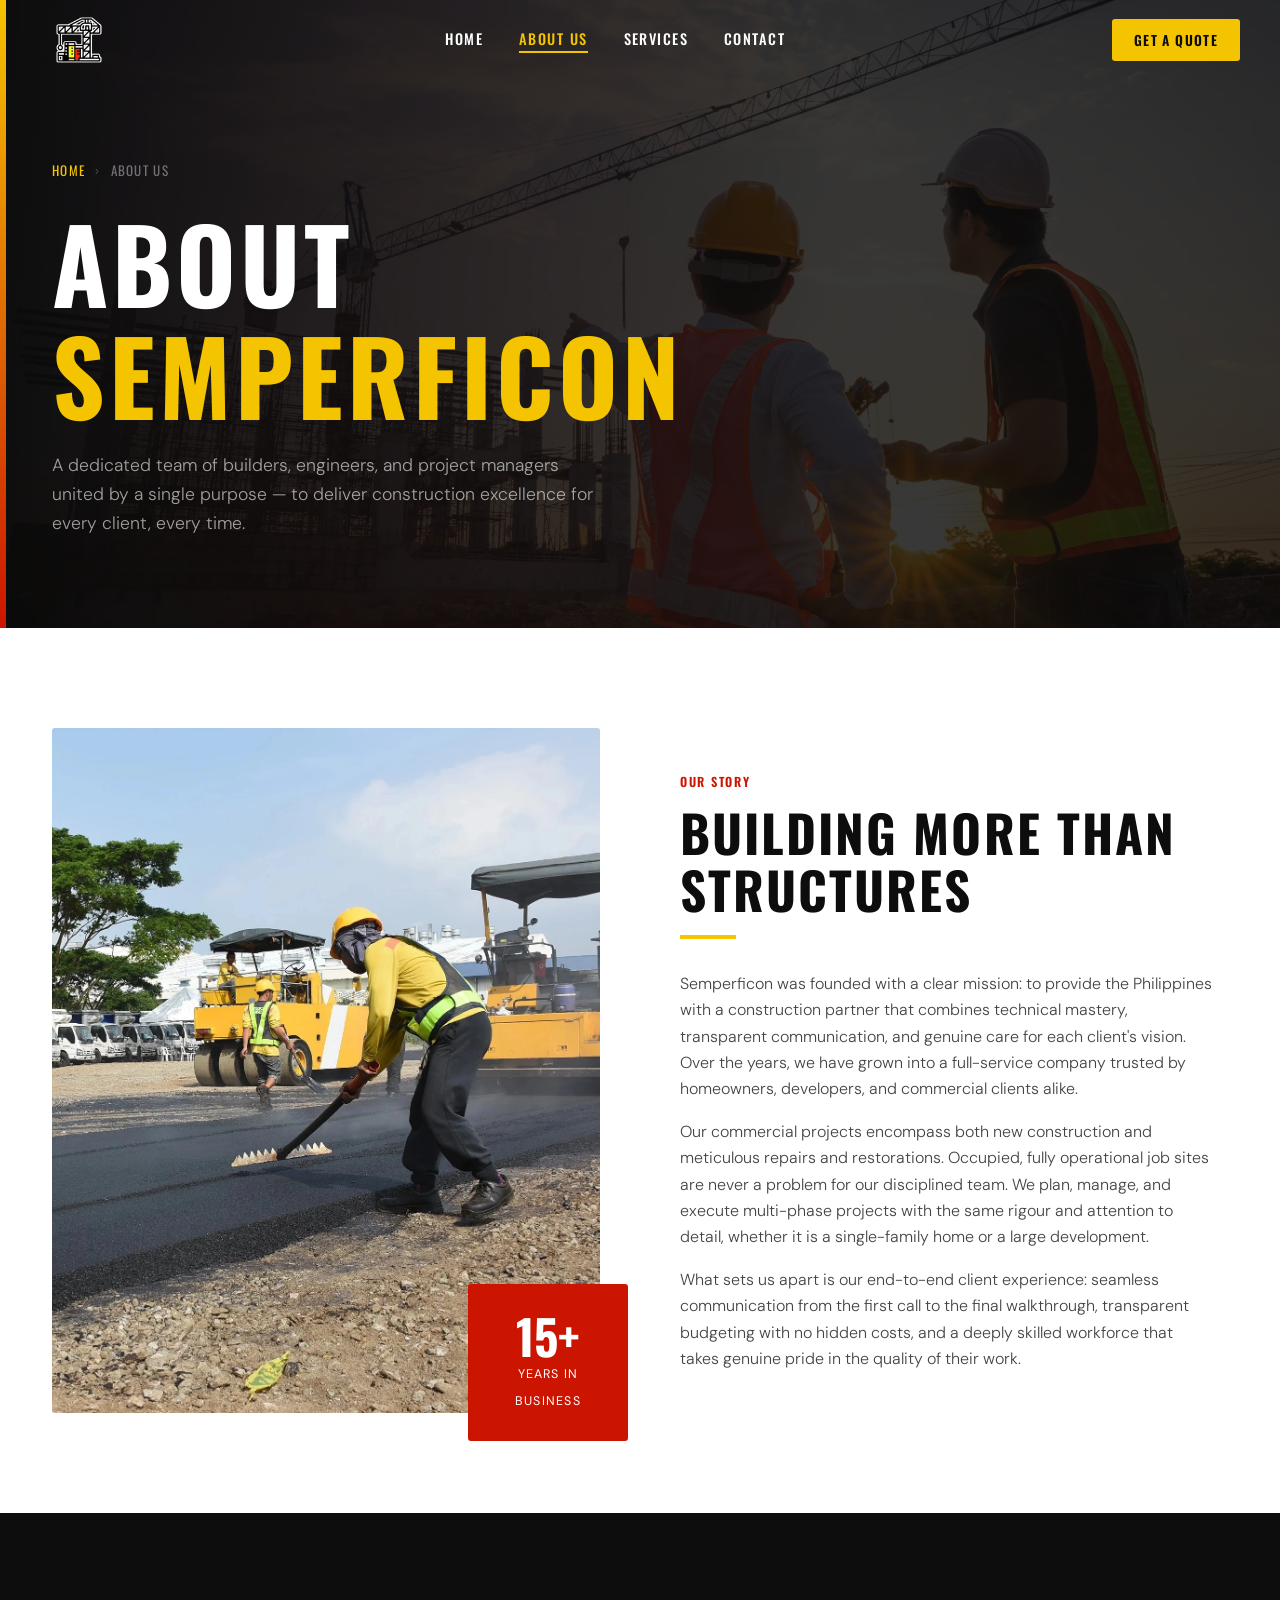
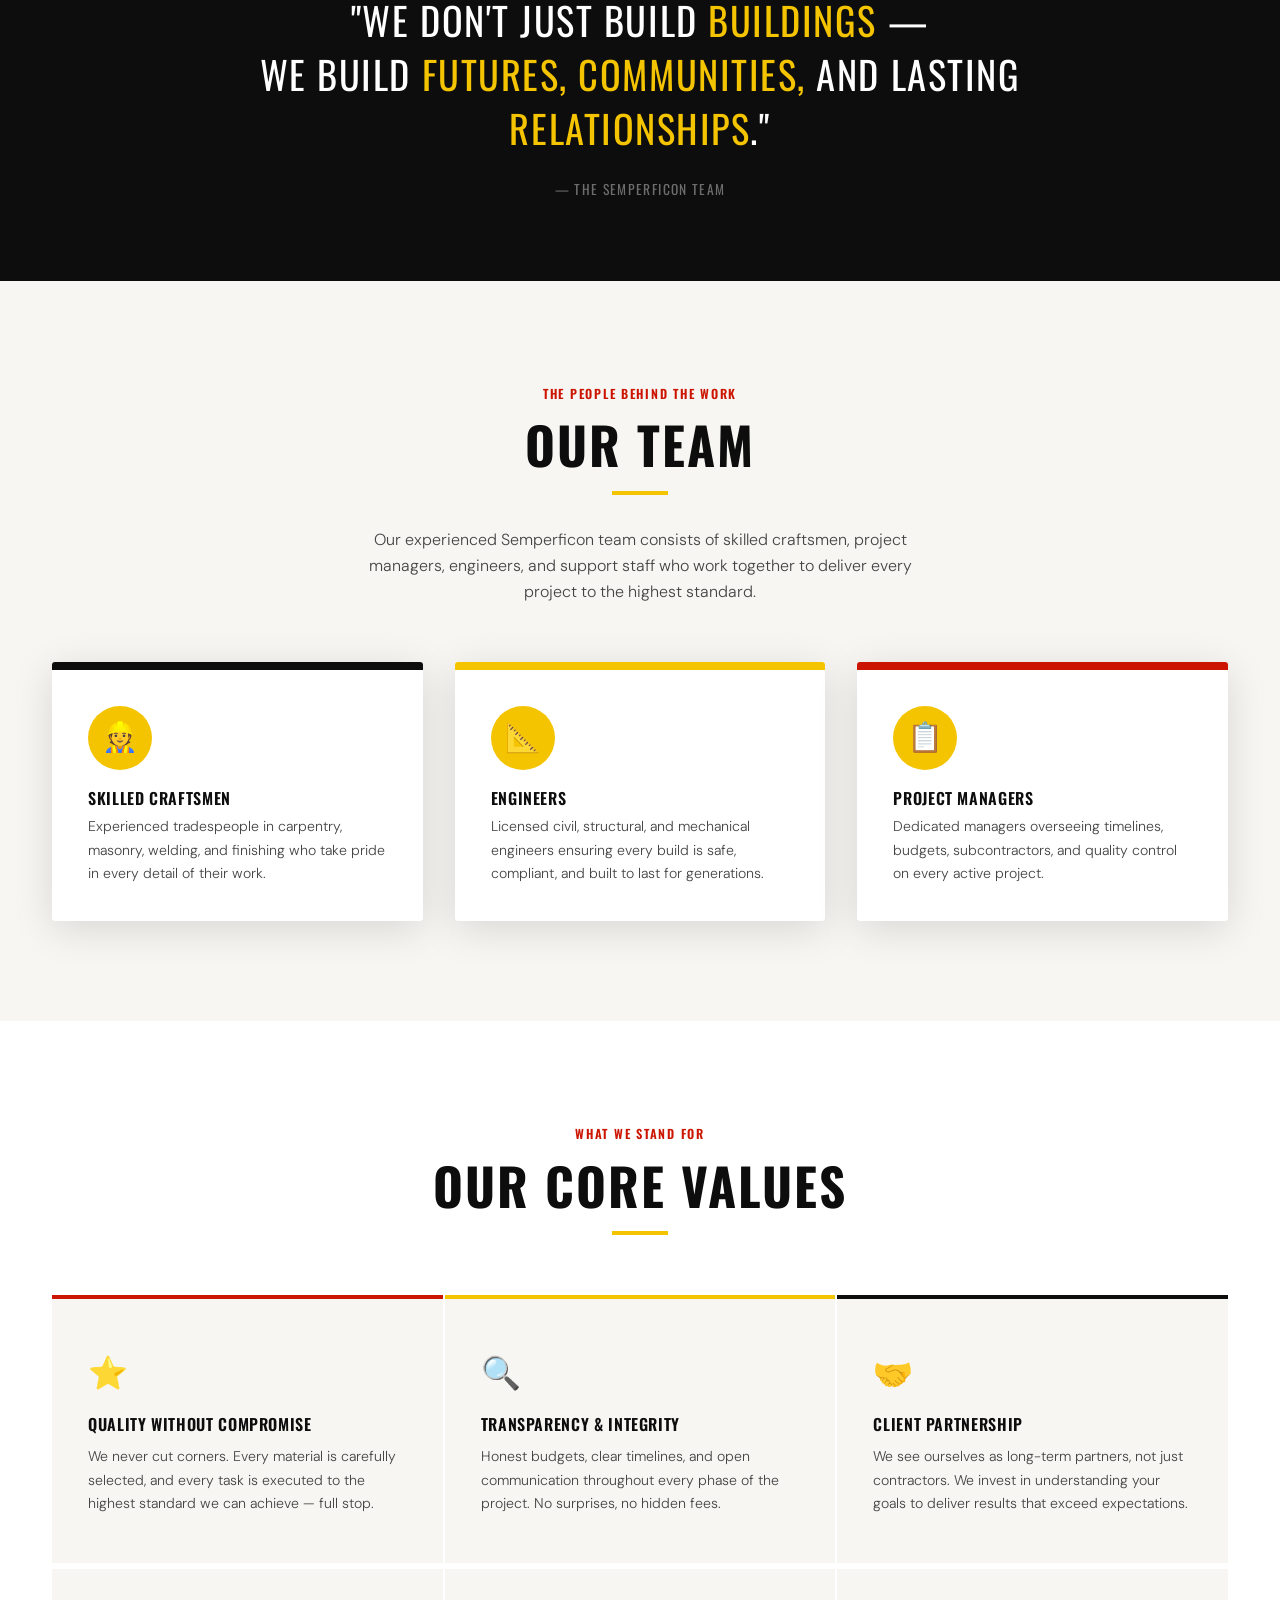
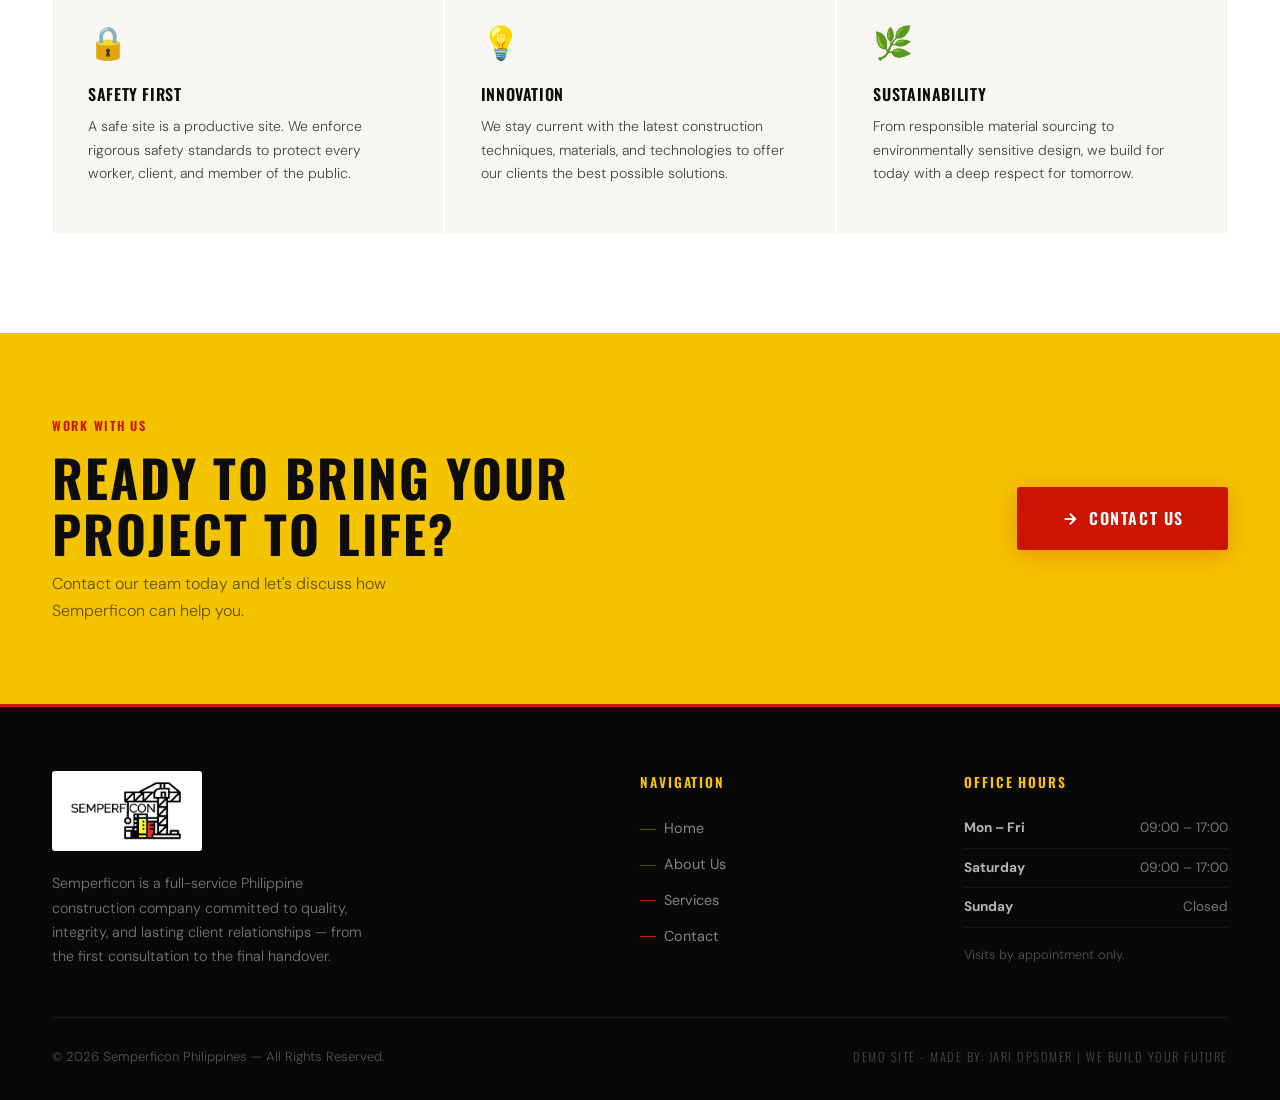
==== commit 34afa67e: "update" ====
--- a/about.html
+++ b/about.html
@@ -274,7 +274,7 @@
         </div>
       </div>
       <div class="footer__bottom">
-        <p class="footer__copy">© 2025 Semperficon Philippines — All Rights Reserved.</p>
+        <p class="footer__copy">© 2026 Semperficon Philippines — All Rights Reserved.</p>
         <p class="footer__tagline">Demo Site - Made By: Jari Opsomer | We Build Your Future</p>
       </div>
     </div>
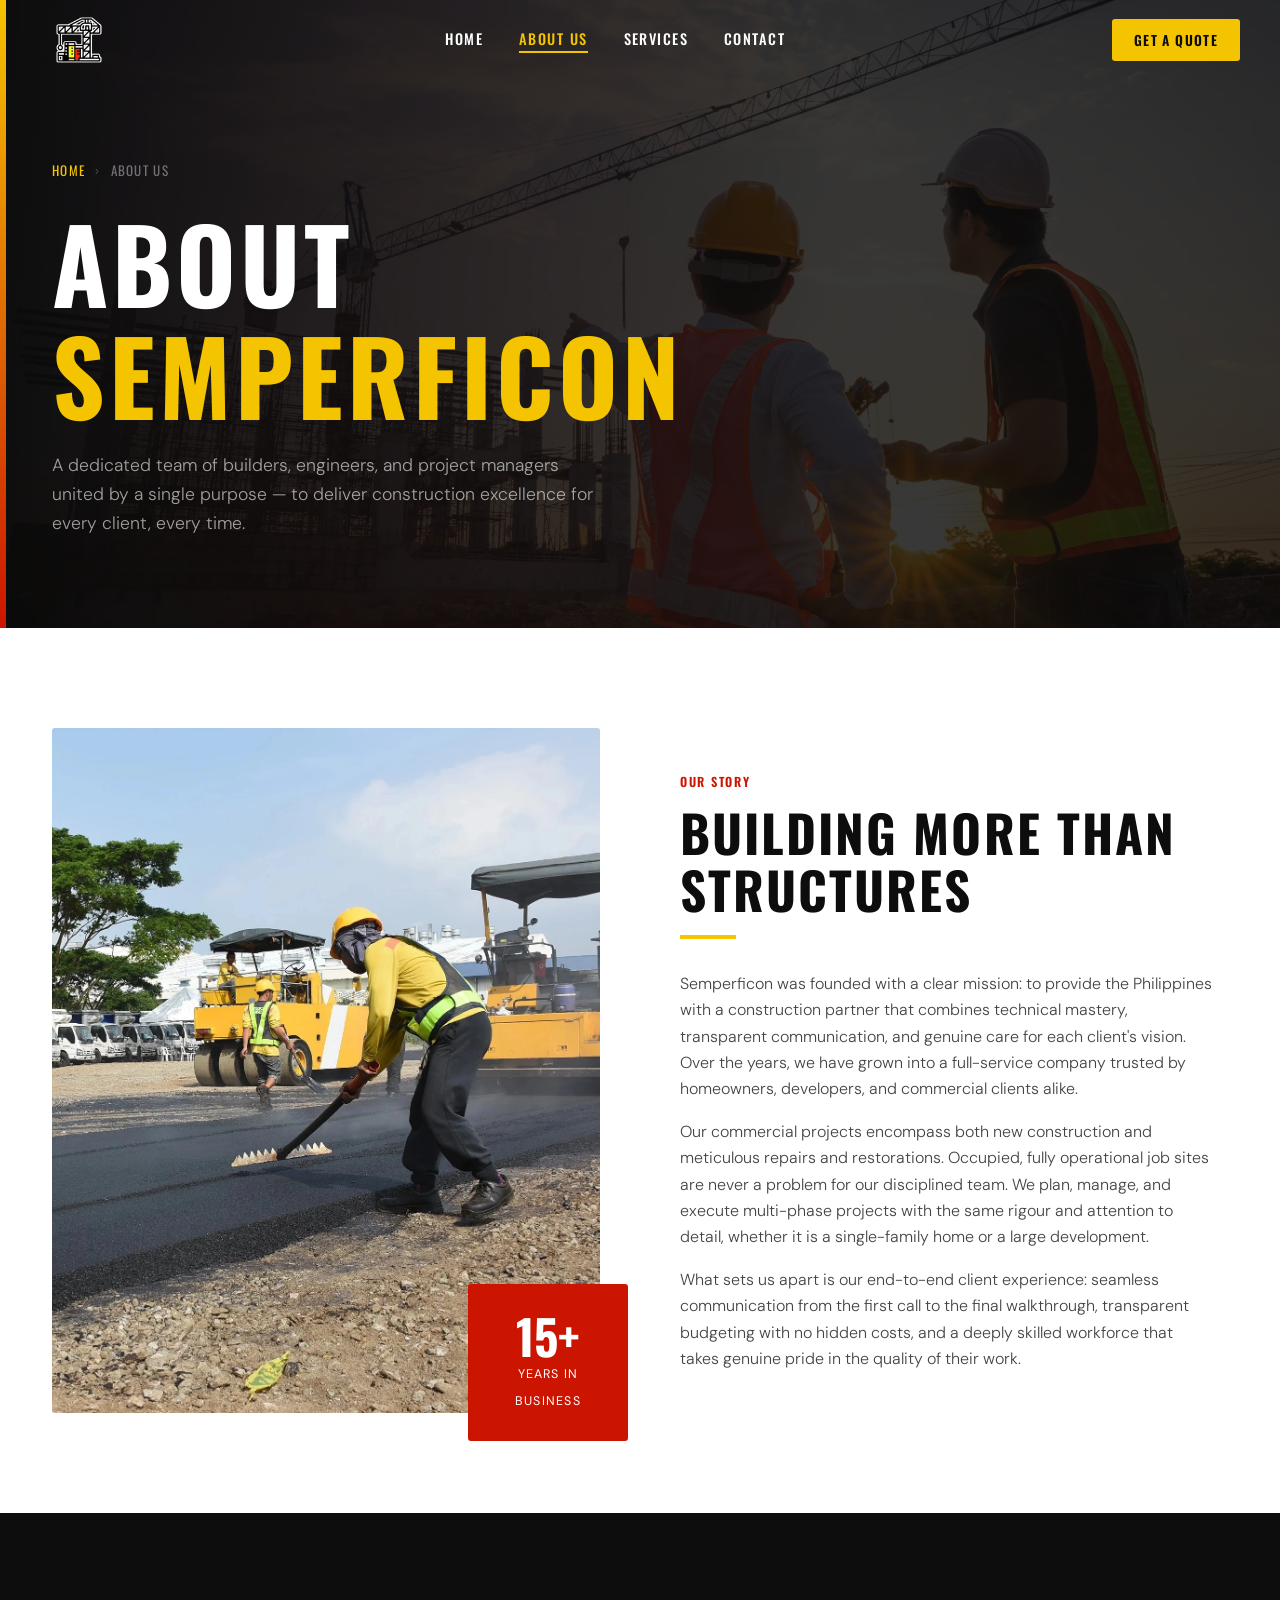
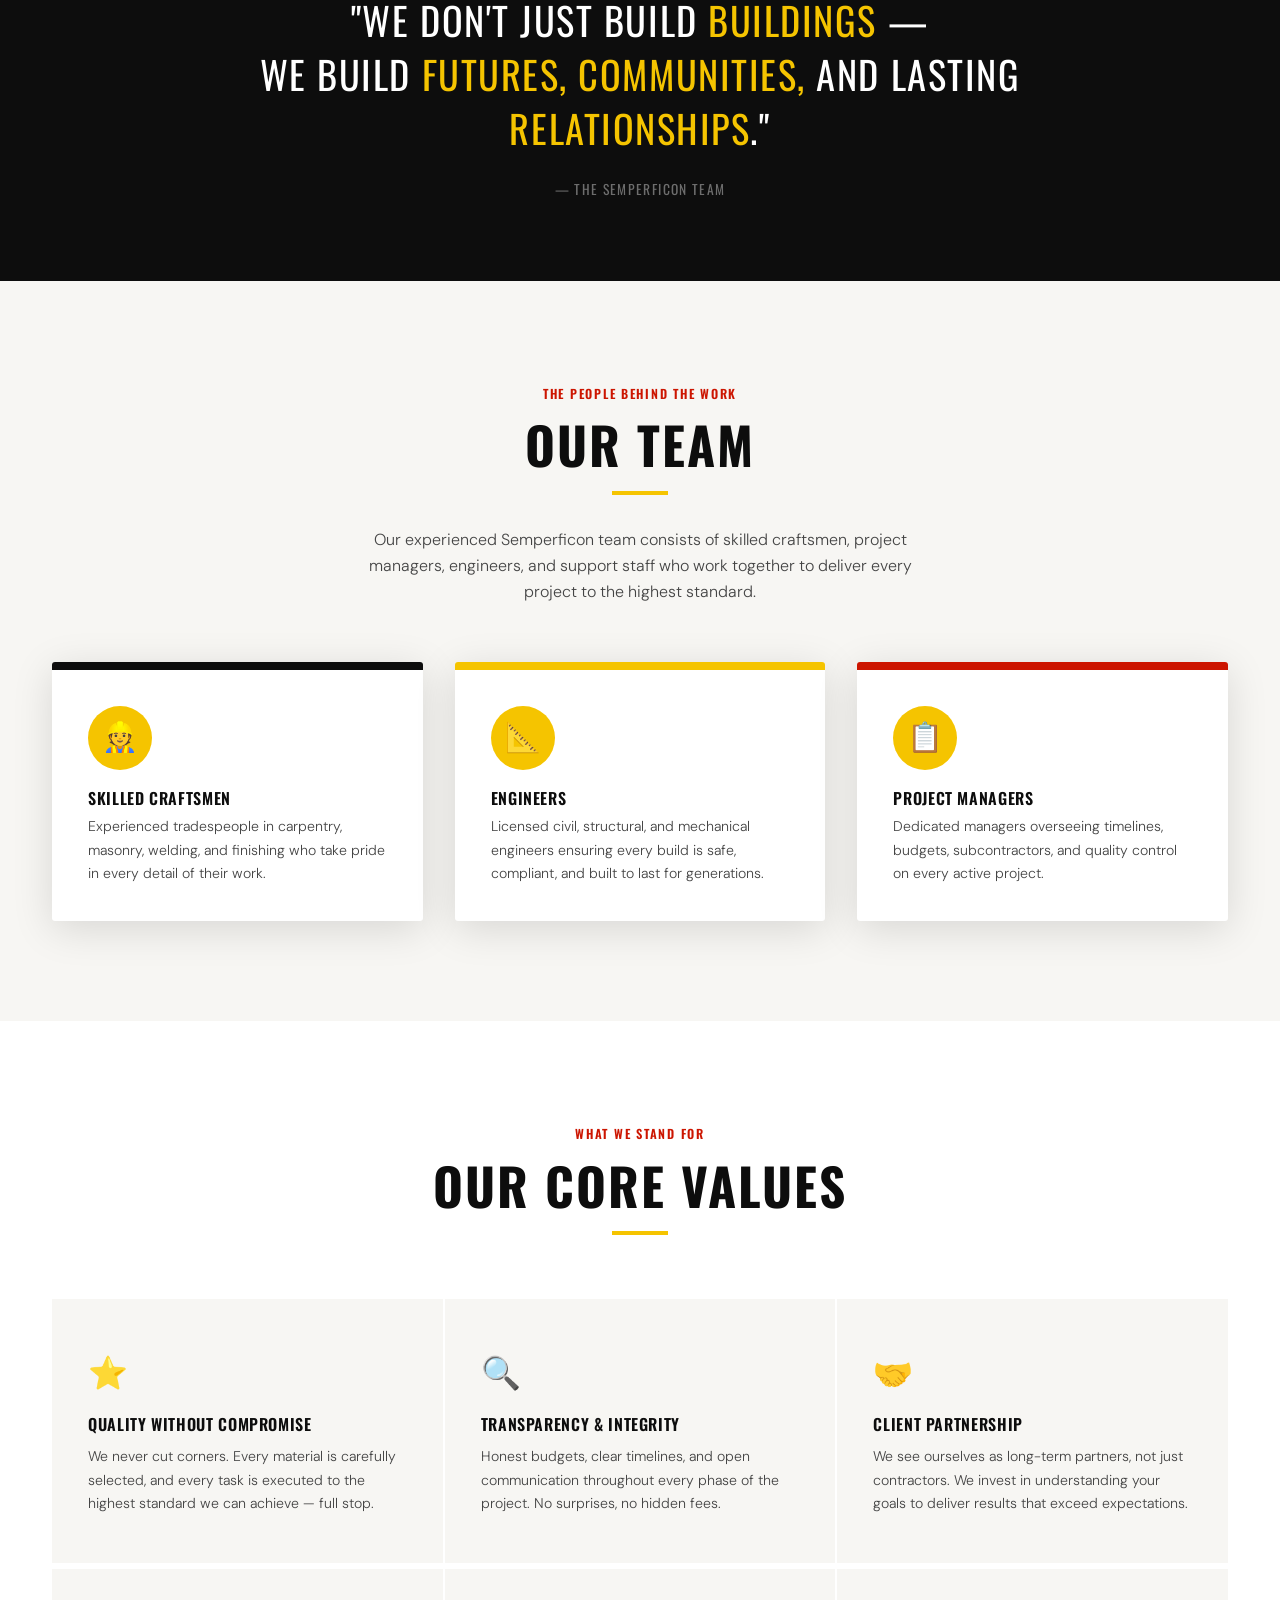
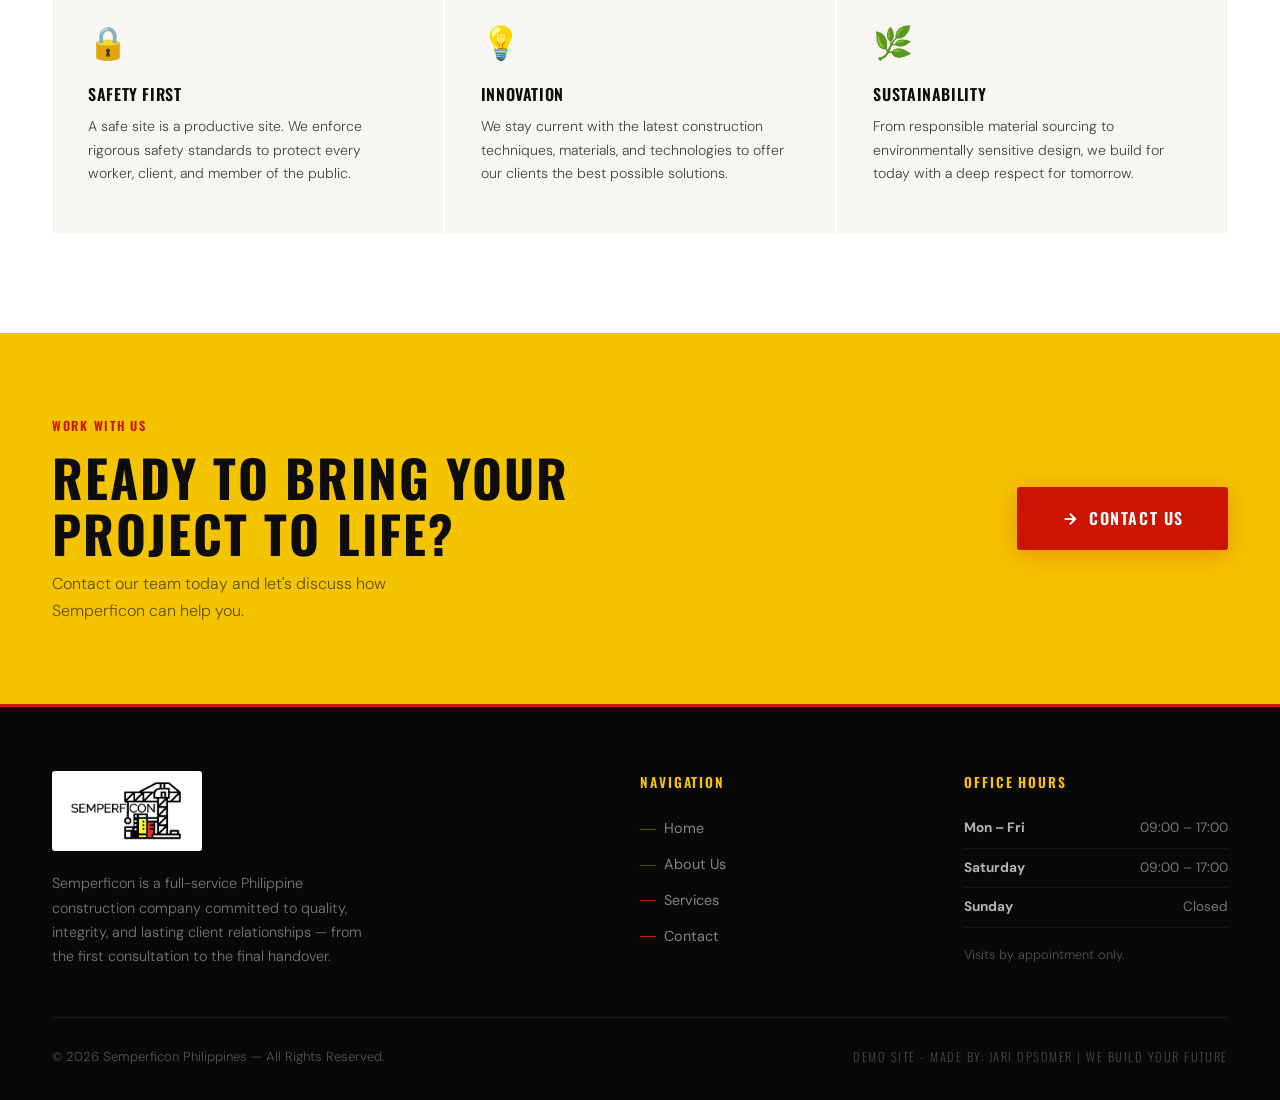
==== commit 098562f6: "update" ====
--- a/about.html
+++ b/about.html
@@ -185,17 +185,17 @@
         <div class="divider divider--center"></div>
       </div>
       <div class="values-grid">
-        <div class="value-card value-card--red fade-up fade-up-delay-1">
+          <div class="value-card fade-up fade-up-delay-1" style="border-top-color:var(--white);">
           <div class="value-card__icon">⭐</div>
           <h4>Quality Without Compromise</h4>
           <p>We never cut corners. Every material is carefully selected, and every task is executed to the highest standard we can achieve — full stop.</p>
         </div>
-        <div class="value-card fade-up fade-up-delay-2" style="border-top-color:var(--yellow);">
+          <div class="value-card fade-up fade-up-delay-2" style="border-top-color:var(--white);">
           <div class="value-card__icon">🔍</div>
           <h4>Transparency & Integrity</h4>
           <p>Honest budgets, clear timelines, and open communication throughout every phase of the project. No surprises, no hidden fees.</p>
         </div>
-        <div class="value-card fade-up fade-up-delay-3" style="border-top-color:var(--black);">
+          <div class="value-card fade-up fade-up-delay-3" style="border-top-color:var(--white);">
           <div class="value-card__icon">🤝</div>
           <h4>Client Partnership</h4>
           <p>We see ourselves as long-term partners, not just contractors. We invest in understanding your goals to deliver results that exceed expectations.</p>
